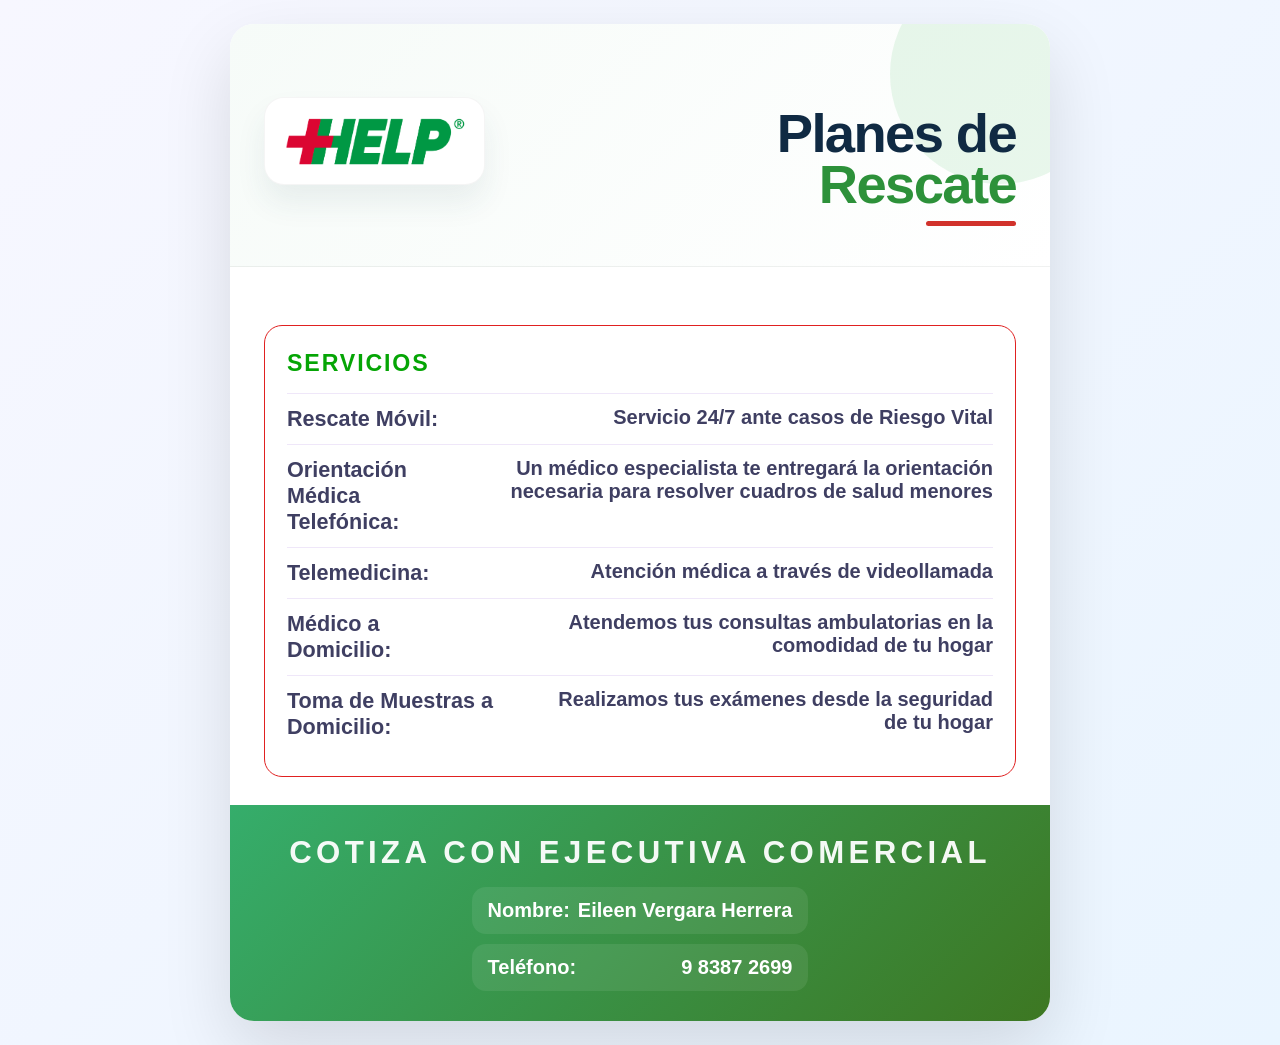
==== afiche-75.html @ 36786ee7 "Afiche" ====
﻿<!DOCTYPE html>
<html lang="es">
<head>
    <meta charset="UTF-8">
    <meta name="viewport" content="width=device-width, initial-scale=1.0">
    <title>Plan +75 - Help Rescate</title>
    <style>
        * {
            margin: 0;
            padding: 0;
            box-sizing: border-box;
        }

        body {
            font-family: 'Segoe UI', Tahoma, Geneva, Verdana, sans-serif;
            background: linear-gradient(135deg, #f7f7ff 0%, #eaf5ff 100%);
            display: flex;
            justify-content: center;
            align-items: center;
            min-height: 100vh;
            padding: 24px;
        }

        .afiche {
            width: 100%;
            max-width: 820px;
            background: #ffffff;
            border-radius: 24px;
            box-shadow: 0 28px 70px rgba(0, 0, 0, 0.12);
            overflow: hidden;
        }

        .header {
            background: linear-gradient(135deg, #f6fbf8 0%, #ffffff 100%);
            padding: 32px 34px 28px;
            position: relative;
            overflow: hidden;
            border-bottom: 1px solid rgba(0, 0, 0, 0.05);
        }

        .header::before {
            content: '';
            position: absolute;
            width: 220px;
            height: 220px;
            border-radius: 50%;
            background: rgba(40, 176, 75, 0.1);
            top: -60px;
            right: -60px;
        }

        .header-top {
            display: flex;
            align-items: center;
            justify-content: space-between;
            gap: 24px;
            margin-bottom: 12px;
            position: relative;
            z-index: 1;
        }

        .logo-box {
            display: inline-flex;
            align-items: center;
            justify-content: center;
            background: white;
            border-radius: 20px;
            padding: 14px 18px;
            box-shadow: 0 18px 30px rgba(38, 82, 93, 0.08);
            border: 1px solid rgba(0, 0, 0, 0.04);
        }

        .logo-box img {
            height: 58px;
            width: auto;
            display: block;
        }

        .header-copy {
            display: flex;
            flex-direction: column;
            align-items: flex-end;
            gap: 10px;
            text-align: right;
        }

        .header-copy h1 {
            font-size: 3.4rem;
            line-height: 0.95;
            letter-spacing: -0.03em;
            margin: 0;
            color: #102a43;
        }

        .eyebrow {
            font-size: 0.95rem;
            font-weight: 800;
            color: #3f5f4b;
            text-transform: uppercase;
            letter-spacing: 0.16em;
        }

        .header-copy h1 {
            font-size: 3.4rem;
            line-height: 0.95;
            letter-spacing: -0.03em;
            margin: 0;
            color: #102a43;
        }

        .header-copy h1 .text-red {
            color: #d1322b;
        }

        .header-copy h1 .text-green {
            color: #2d913a;
        }

        .header-copy .line {
            width: 90px;
            height: 5px;
            border-radius: 999px;
            background: #d1322b;
        }


        .header p {
            font-size: 1rem;
            max-width: 600px;
            margin: 0;
            opacity: 0.9;
            line-height: 1.7;
            color: #203040;
        }

        .content {
            padding: 36px 34px 28px;
        }

        .descripcion {
            background: #f4f7ff;
            border: 1px solid #d6defe;
            border-radius: 18px;
            padding: 26px 24px;
            margin-bottom: 28px;
            color: #2e3a59;
            font-size: 1rem;
            line-height: 1.8;
        }

        .section-title {
            font-size: 1.25rem;
            color: #5a2f97;
            font-weight: 800;
            margin-bottom: 18px;
            text-transform: uppercase;
            letter-spacing: 0.12em;
        }

        .grid {
            display: grid;
            grid-template-columns: repeat(2, minmax(0, 1fr));
            gap: 16px;
        }

        .service {
            display: flex;
            gap: 14px;
            background: white;
            border: 1px solid #e4e9ff;
            border-radius: 18px;
            padding: 18px;
            align-items: flex-start;
            box-shadow: 0 12px 24px rgba(94, 92, 255, 0.06);
        }

        .icon {
            width: 48px;
            height: 48px;
            border-radius: 18px;
            background: #35b440;
            display: grid;
            place-items: center;
            color: white;
            font-size: 1.35rem;
            flex-shrink: 0;
        }

        .service strong {
            font-size: 1.5rem;
            display: block;
            margin-bottom: 6px;
            color: #2e3a59;
        }

        .service span {
            display: block;
            color: #252936;
            font-size: 1.25rem;
            line-height: 1.6;
        }

        .prices {
            background: #ffffff;
            border: 1px solid #e02121;
            border-radius: 18px;
            padding: 24px 22px;
            margin-top: 22px;
        }

        .prices h3 {
            color: #05a505;
            font-size: 1.45rem;
            font-weight: 800;
            margin-bottom: 16px;
            text-transform: uppercase;
            letter-spacing: 0.08em;
        }

        .price-row {
            display: flex;
            justify-content: space-between;
            gap: 10px;
            padding: 12px 0;
            border-top: 1px solid rgba(123, 63, 207, 0.12);
            color: #3f3f62;
        }

        .price-row:first-child {
            border-top: none;
        }

        .price-row span {
            text-align: right;
            font-weight: 600;
            font-size: 1.25rem;
        }

        .price-row strong {
            font-size: 1.35rem;
        }


        .footer {
            background: linear-gradient(135deg, #35ad6b 0%, #3d7722 100%);
            padding: 30px 30px;
            text-align: center;
            color: white;
        }

        .footer-title {
            font-size: 1.95rem;
            text-transform: uppercase;
            letter-spacing: 0.14em;
            font-weight: 800;
            margin-bottom: 16px;
            opacity: 0.95;
        }

        .footer-contact {
            display: inline-grid;
            gap: 10px;
            text-align: left;
            max-width: 480px;
            margin: 0 auto;
            
        }

        .footer-contact div {
            display: flex;
            justify-content: space-between;
            align-items: center;
            font-size: 1.25rem;
            font-weight: 700;
            background: rgba(255, 255, 255, 0.08);
            padding: 12px 16px;
            border-radius: 14px;
        }

         .footer-contact .contact-name {
            justify-content: flex-start;
            gap: 8px;
        }

        .banner-extra {
            display: flex;
            flex-wrap: wrap;
            justify-content: space-between;
            align-items: center;
            gap: 16px;
            background: linear-gradient(135deg, #46932f 0%, #24ca3abb 100%);
            color: white;
            padding: 18px 24px;
            border-top: 1px solid rgba(255, 255, 255, 0.18);
        }

        .banner-text {
            flex: 1 1 320px;
            min-width: 240px;
            font-size: 1.25rem;
            line-height: 1.5;
            font-weight: 700;
            text-transform: uppercase;
            letter-spacing: 0.03em;
        }

        .banner-logo {
            flex: 0 0 auto;
            display: flex;
            align-items: center;
            justify-content: center;
            min-width: 180px;
        }

        .banner-logo img {
            max-height: 48px;
            width: auto;
            display: block;
        }

        @media (max-width: 720px) {
            .header h1 {
                font-size: 2.6rem;
            }

            .grid {
                grid-template-columns: 1fr;
            }

            .content {
                padding: 28px 24px 24px;
            }
        }
    </style>
</head>
<body>
    <div class="afiche">
        <div class="header">
            <div class="header-top">
                <div class="logo-box">
                    <img src="static/assets/jelp.png" alt="Help Rescate logo">
                </div>
                <div class="header-copy">
                    <h1><br>Planes de<br><span class="text-green">Rescate</span></h1>
                    <div class="line"></div>
                </div>
            </div>
        </div>

        <div class="content">
            
            <div class="prices">
                <h3> Servicios</h3>
                <div class="price-row"><strong>Rescate Móvil:</strong><span>Servicio 24/7 ante casos de Riesgo Vital</span></div>
                <div class="price-row"><strong>Orientación Médica Telefónica:</strong><span>Un médico especialista te entregará la orientación necesaria para resolver cuadros de salud menores</span></div>
                <div class="price-row"><strong>Telemedicina:</strong><span>Atención médica a través de videollamada</span></div>
                <div class="price-row"><strong>Médico a Domicilio:</strong><span>Atendemos tus consultas ambulatorias en la comodidad de tu hogar</span></div>
                <div class="price-row"><strong>Toma de Muestras a Domicilio:</strong><span>Realizamos tus exámenes desde la seguridad de tu hogar</span></div>
                
            </div>
        </div>

        <div class="footer">
            <div class="footer-title">Cotiza con Ejecutiva Comercial</div>
            <div class="footer-contact">
                <div class="contact-name">Nombre:<span>Eileen Vergara Herrera</span></div>
                <div>Teléfono: <span>9 8387 2699</span></div>
            </div>
        </div>

        
    </div>
</body>
</html>
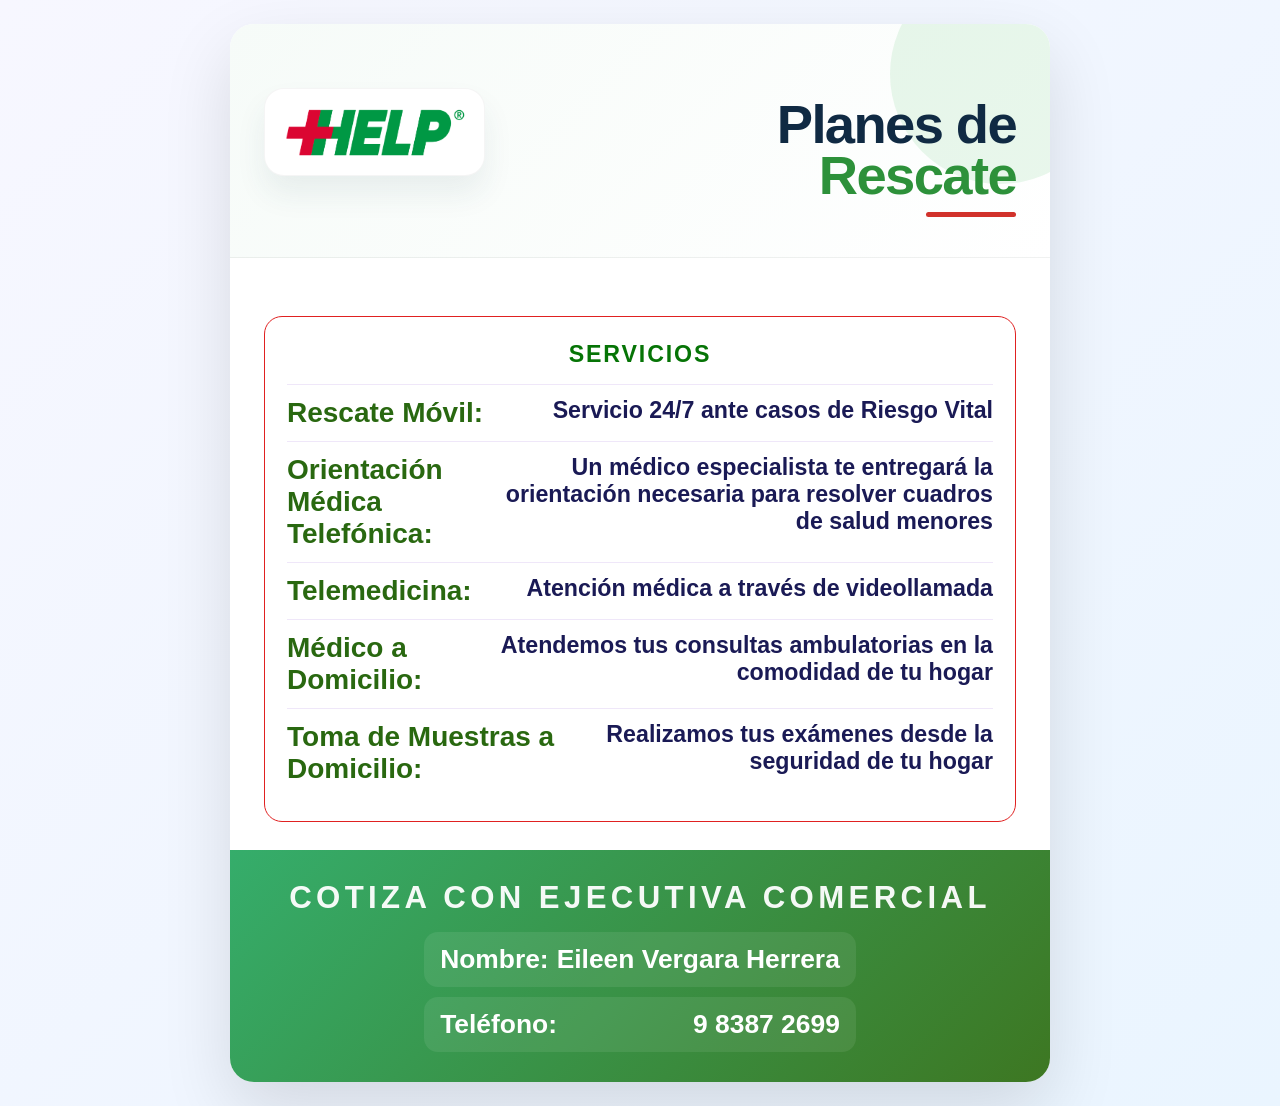
==== commit 8431664b: "TextAlign" ====
--- a/afiche-75.html
+++ b/afiche-75.html
@@ -32,7 +32,7 @@
 
         .header {
             background: linear-gradient(135deg, #f6fbf8 0%, #ffffff 100%);
-            padding: 32px 34px 28px;
+            padding: 23px 34px 28px;
             position: relative;
             overflow: hidden;
             border-bottom: 1px solid rgba(0, 0, 0, 0.05);
@@ -190,13 +190,13 @@
             font-size: 1.5rem;
             display: block;
             margin-bottom: 6px;
-            color: #2e3a59;
+            color: #47852f;
         }
 
         .service span {
             display: block;
-            color: #252936;
-            font-size: 1.25rem;
+            color: #000000;
+            font-size: 1.5rem;
             line-height: 1.6;
         }
 
@@ -209,7 +209,8 @@
         }
 
         .prices h3 {
-            color: #05a505;
+            color: #067406;
+            text-align: center;
             font-size: 1.45rem;
             font-weight: 800;
             margin-bottom: 16px;
@@ -223,7 +224,7 @@
             gap: 10px;
             padding: 12px 0;
             border-top: 1px solid rgba(123, 63, 207, 0.12);
-            color: #3f3f62;
+            
         }
 
         .price-row:first-child {
@@ -233,11 +234,13 @@
         .price-row span {
             text-align: right;
             font-weight: 600;
-            font-size: 1.25rem;
+            font-size: 1.45rem;
+            color: #1a1a55;
         }
 
         .price-row strong {
-            font-size: 1.35rem;
+            font-size: 1.75rem;
+            color: #296810;
         }
 
 
@@ -270,7 +273,7 @@
             display: flex;
             justify-content: space-between;
             align-items: center;
-            font-size: 1.25rem;
+            font-size: 1.65rem;
             font-weight: 700;
             background: rgba(255, 255, 255, 0.08);
             padding: 12px 16px;
@@ -363,7 +366,7 @@
         <div class="footer">
             <div class="footer-title">Cotiza con Ejecutiva Comercial</div>
             <div class="footer-contact">
-                <div class="contact-name">Nombre:<span>Eileen Vergara Herrera</span></div>
+                <div class="contact-name"><strong>Nombre:</strong><span>Eileen Vergara Herrera</span></div>
                 <div>Teléfono: <span>9 8387 2699</span></div>
             </div>
         </div>
